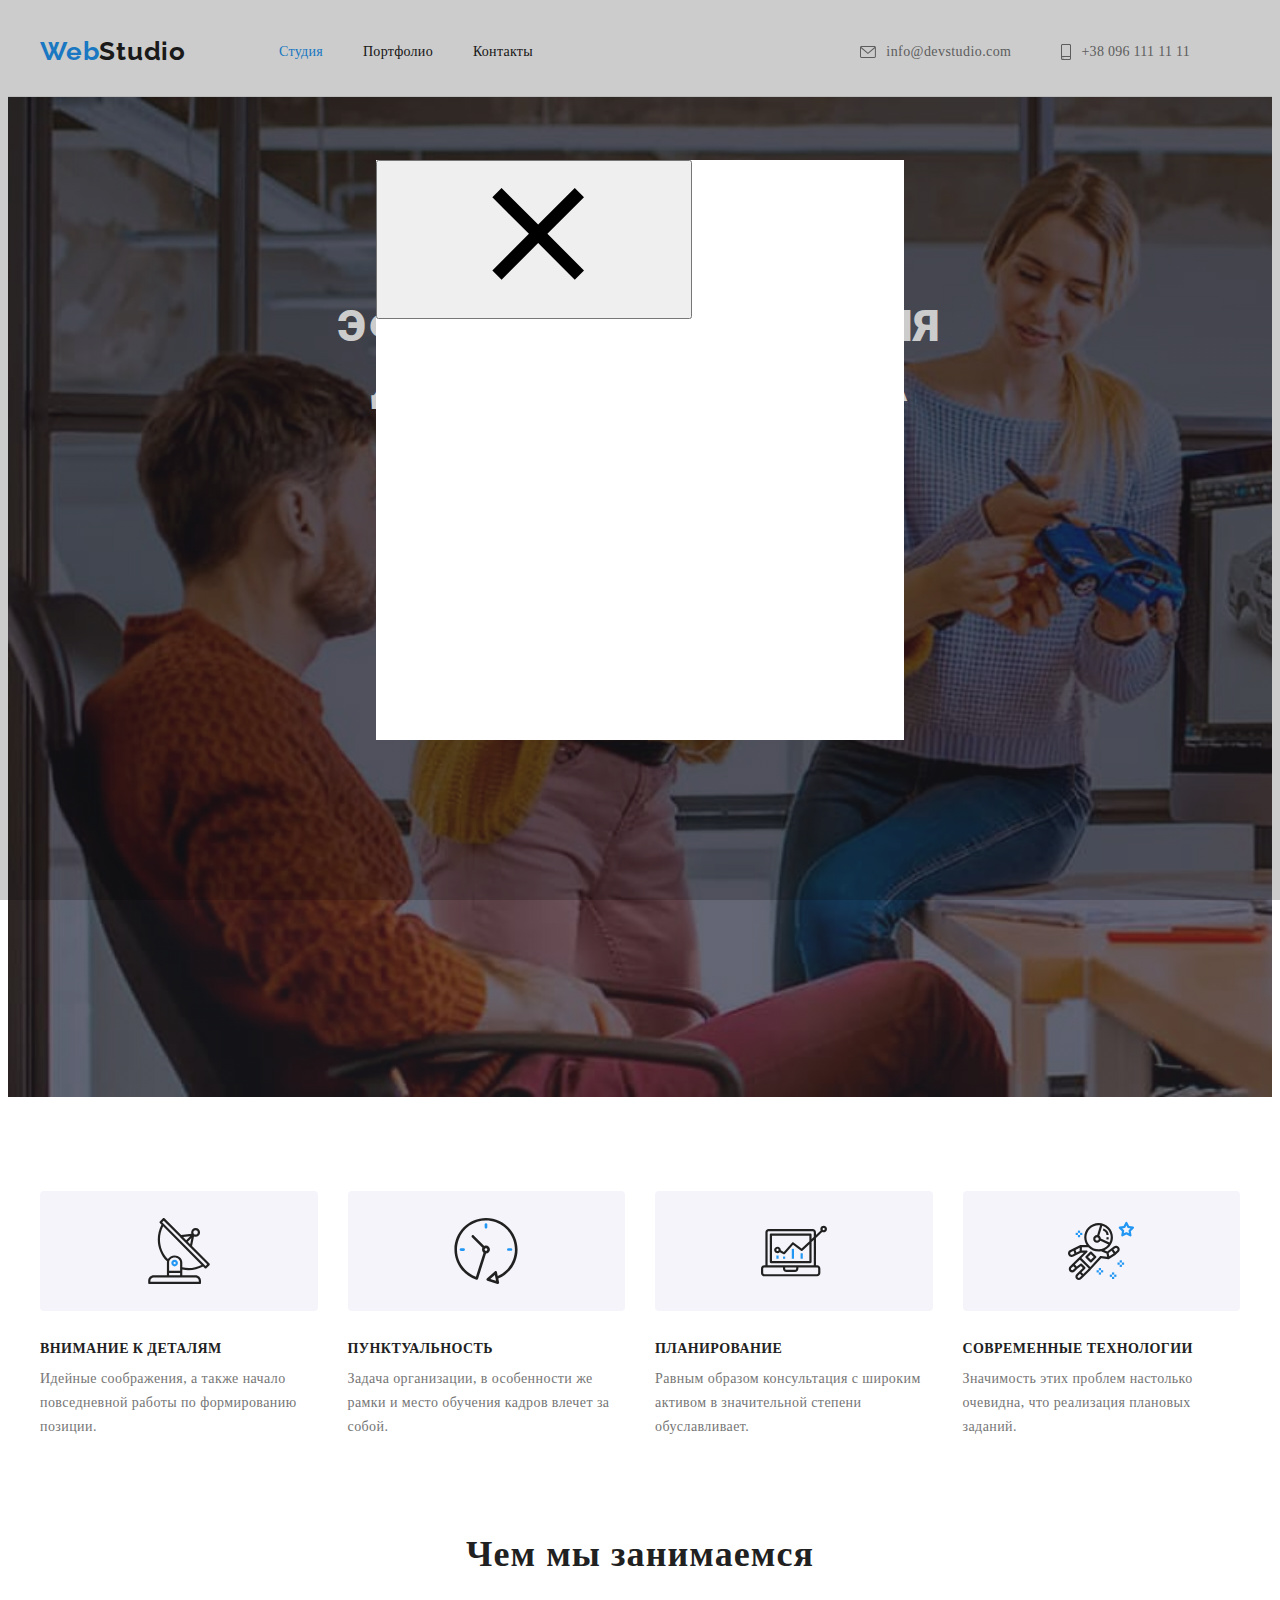
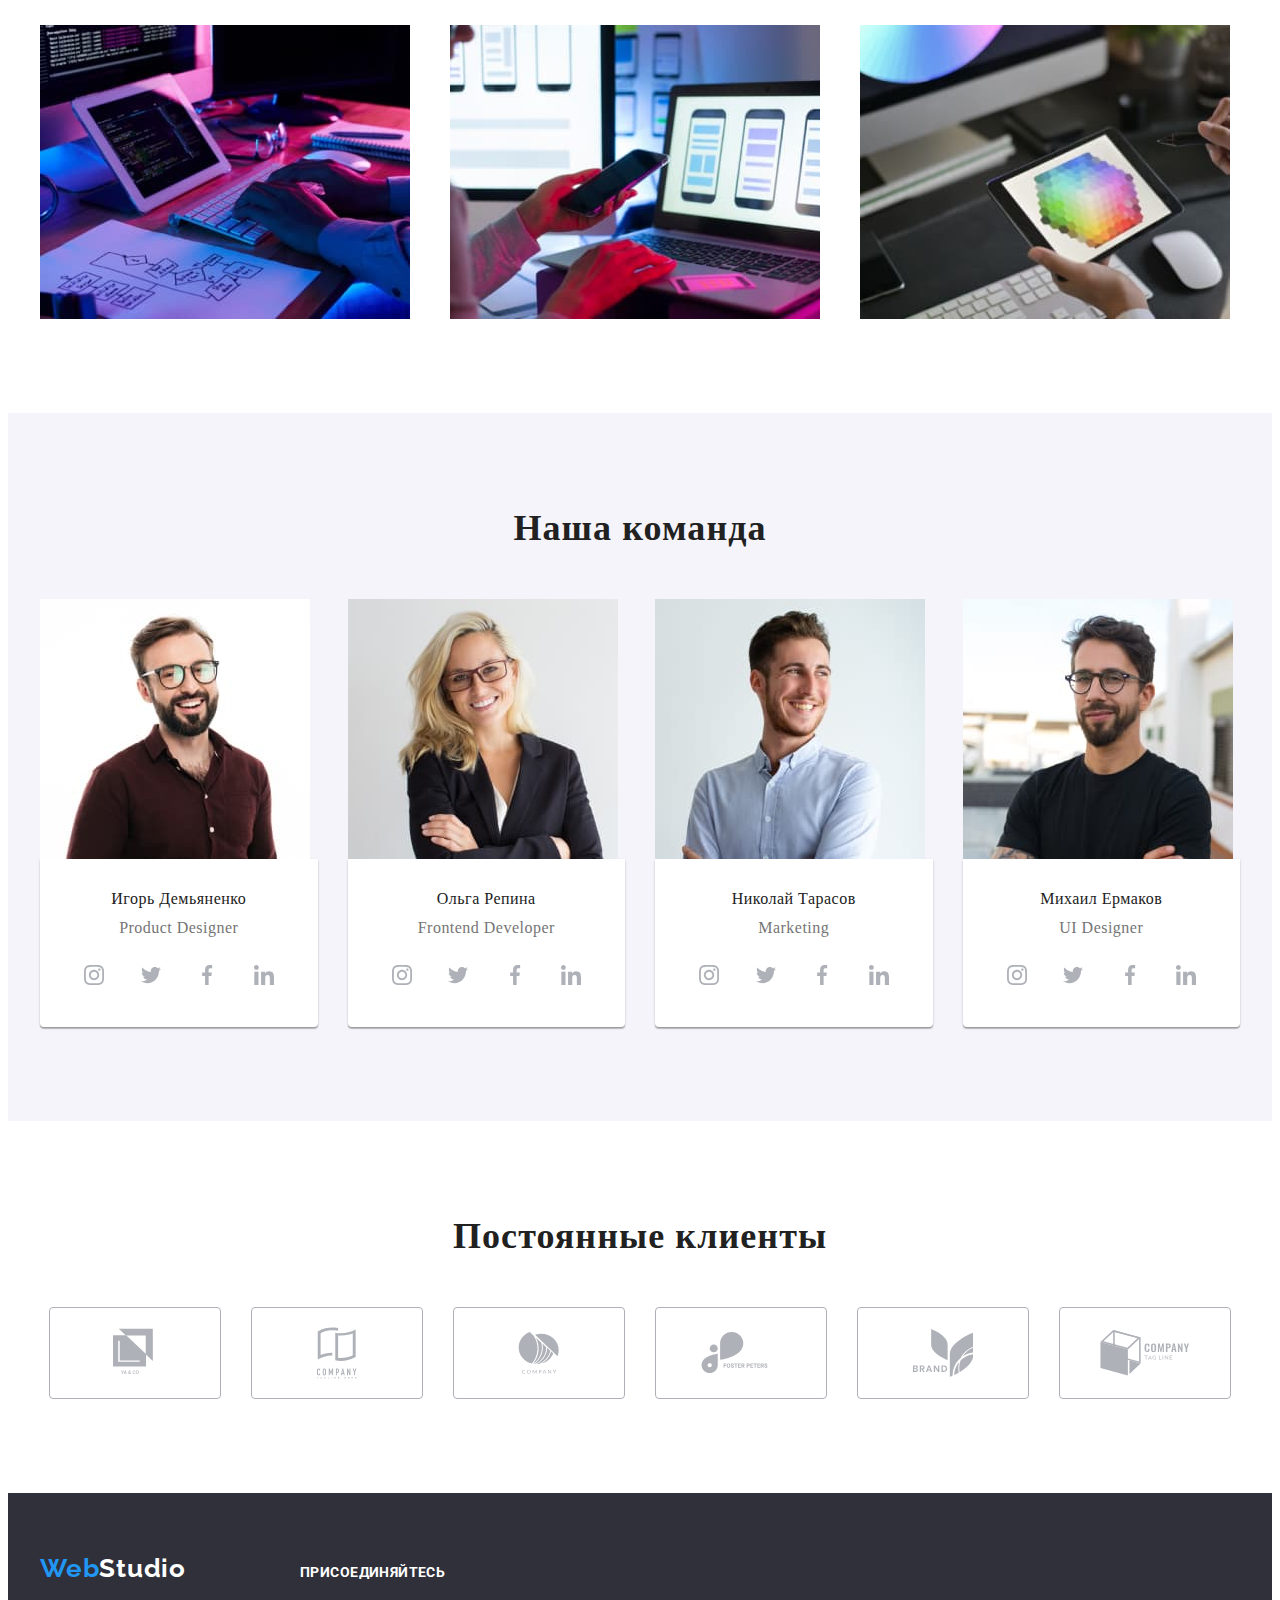
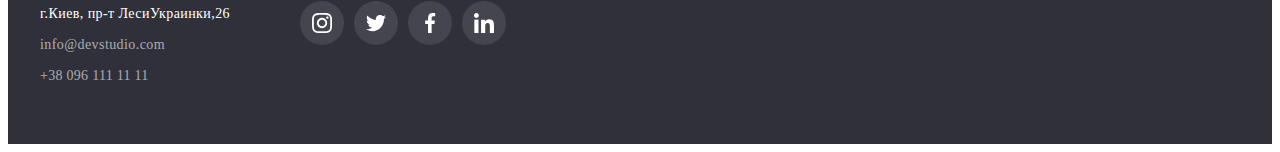
==== index.html @ 494fcf0a "goit-markup-hw-05" ====
<!DOCTYPE html>
<html lang="ru">

<head>
    <meta charset="UTF-8">
    <meta http-equiv="X-UA-Compatible" content="IE=edge">
    <meta name="viewport" content="width=device-width, initial-scale=1.0">
    <title>Студия</title>
    <link rel="stylesheet" href="https://cdnjs.cloudflare.com/ajax/libs/modern-normalize/1.0.0/modern-normalize.min.css"
        integrity="sha512-ISS7cAi1PEhQ8jnbJpJZMd29NlhNj4AWYyLOSp2CE/CsHxTCu+r+t0D2yoJudVrd0/8fTVPUVDzY5Tvli75u/g=="
        crossorigin="anonymous" />
    <link rel="preconnect" href="https://fonts.gstatic.com">
    <link
        href="https://fonts.googleapis.com/css2?family=Raleway:wght@700&family=Roboto:wght@400;500;700;900&display=swap"
        rel="stylesheet">
    <link rel="stylesheet" href="https://cdnjs.cloudflare.com/ajax/libs/animate.css/4.1.1/animate.min.css" />
    <link rel="stylesheet" href="css/styles.css">
</head>

<body>
    <!-- Шапка сайта -->
    <header class="header">
        <div class="container">
            <nav class="navigation">
                <a class="logo-header link animate__bounceOut" href="" lang="en"><span
                        class="logo-link">Web</span>Studio</a>
                <ul class="navigation-list list">
                    <li class="navigation-item">
                        <a class="navigation-link link current" href="index.html">Студия</a>
                    </li>
                    <li class="navigation-item">
                        <a class="navigation-link link" href="portfolio.html">Портфолио</a>
                    </li>
                    <li class="navigation-item">
                        <a class="navigation-link link" href="">Контакты</a>
                    </li>
                </ul>
            </nav>
            <ul class="contact-list list">
                <li class="contact-item">
                    <a class="contact-header link" href="meilto:info@devstudio.com" lang="en">
                        <svg class="contact-icon" width="16" height="12">
                            <use href="./images/sprite.svg#icon-envelope"></use>
                        </svg>info@devstudio.com
                    </a>
                </li>
                <li class="contact-item">
                    <a class="tel-header link" href="tel:+380961111111">
                        <svg class="contact-icon" width="10" height="16">
                            <use href="./images/sprite.svg#icon-smartphone"></use>
                        </svg>+38 096 111 11 11
                    </a>
                </li>
            </ul>
        </div>
    </header>

    <!--Основная часть-->
    <main>

        <!-- section hero-->
        <section class="hero">
            <div class="container">
                <h1 class="hero-title"> Эффективные решения <br> для вашего бизнеса </h1>
                <button class="modal-btm" type="button">Заказать услугу</button>
            </div>
        </section>

        <!-- section features-->
        <section class="features">
            <div class="container">
                <h2 class="visually-hidden">Особенности</h2>
                <ul class="features-list list">
                    <li class="features-item">
                        <div class="features-list-icon">
                            <svg class="features-icon" width="66" height="70">
                                <use href="./images/sprite.svg#icon-antenna"></use>
                            </svg>
                        </div>
                        <h3 class="features-list-title">Внимание к деталям</h3>
                        <p class="features-list-description">Идейные соображения, а также начало повседневной
                            работы по
                            формированию позиции.
                        </p>
                    </li>
                    <li class="features-item">
                        <div class="features-list-icon">
                            <svg class="features-icon" width="66" height="70">
                                <use href="./images/sprite.svg#icon-clock"></use>
                            </svg>
                        </div>
                        <h3 class="features-list-title">Пунктуальность</h3>
                        <p class="features-list-description">Задача организации, в особенности же рамки и место обучения
                            кадров влечет за собой.
                        </p>
                    </li>
                    <li class="features-item">
                        <div class="features-list-icon">
                            <svg class="features-icon" width="66" height="70">
                                <use href="./images/sprite.svg#icon-diagram"></use>
                            </svg>
                        </div>
                        <h3 class="features-list-title">Планирование</h3>
                        <p class="features-list-description">Равным образом консультация с широким активом в
                            значительной
                            степени обуславливает.
                        </p>
                    </li>
                    <li class="features-item">
                        <div class="features-list-icon">
                            <svg class="features-icon" width="66" height="70">
                                <use href="./images/sprite.svg#icon-astronaut"></use>
                            </svg>
                        </div>
                        <h3 class="features-list-title">Современные технологии</h3>
                        <p class="features-list-description">Значимость этих проблем настолько очевидна, что реализация
                            плановых заданий.
                        </p>
                    </li>
                </ul>
            </div>
        </section>

        <!-- section about-->
        <section class="about">
            <div class="container">
                <h2 class="title">Чем мы занимаемся</h2>
                <ul class="about-list list">
                    <li class="about-item">
                        <img class="about-img" src="./images/about/about-1.jpg" alt="построение логики" width="370"
                            height="294">
                    </li>
                    <li class="about-item">
                        <img class="about-img" src="./images/about/about-2.jpg" alt="разработка приложений" width="370"
                            height="294">
                    </li>
                    <li class="about-item">
                        <img class="about-img" src="./images/about/about-3.jpg" alt="оформление" width="370"
                            height="294">
                    </li>
                </ul>
            </div>
        </section>

        <!-- section team-->
        <section class="team">
            <div class="container">
                <h2 class="title">Наша команда</h2>
                <ul class="team-list list">
                    <li class="team-item">
                        <img class="team-ing" src="./images/team/igor.jpg" alt="фото Игоря" width="270" height="260">
                        <div class="team-list-content-wrapper">
                            <h3 class="team-list-title">Игорь Демьяненко</h3>
                            <p class="team-list-position" lang="en">Product Designer</p>
                            <ul class="social-list list">
                                <li class="social-list-item">
                                    <a href="" class="social-list-link link">
                                        <svg class="social-list-icon">
                                            <use href="./images/sprite.svg#icon-instagram"></use>
                                        </svg>
                                    </a>
                                </li>
                                <li class="social-list-item">
                                    <a href="" class="social-list-link link">
                                        <svg class="social-list-icon">
                                            <use href="./images/sprite.svg#icon-twitter"></use>
                                        </svg>
                                    </a>
                                </li>
                                <li class="social-list-item">
                                    <a href="" class="social-list-link link">
                                        <svg class="social-list-icon">
                                            <use href="./images/sprite.svg#icon-facebook"></use>
                                        </svg>
                                    </a>
                                </li>
                                <li class="social-list-item">
                                    <a href="" class="social-list-link link">
                                        <svg class="social-list-icon">
                                            <use href="./images/sprite.svg#icon-linkedin"></use>
                                        </svg>
                                    </a>
                                </li>
                            </ul>
                        </div>
                    </li>
                    <li class="team-item">
                        <img class="team-ing" src="./images/team/olga.jpg" alt="фото Ольги" width="270" height="260">
                        <div class="team-list-content-wrapper">
                            <h3 class="team-list-title">Ольга Репина</h3>
                            <p class="team-list-position" lang="en">Frontend Developer</p>
                            <ul class="social-list list">
                                <li class="social-list-item">
                                    <a href="" class="social-list-link link">
                                        <svg class="social-list-icon">
                                            <use href="./images/sprite.svg#icon-instagram"></use>
                                        </svg>
                                    </a>
                                </li>
                                <li class="social-list-item">
                                    <a href="" class="social-list-link link">
                                        <svg class="social-list-icon">
                                            <use href="./images/sprite.svg#icon-twitter"></use>
                                        </svg>
                                    </a>
                                </li>
                                <li class="social-list-item">
                                    <a href="" class="social-list-link link">
                                        <svg class="social-list-icon">
                                            <use href="./images/sprite.svg#icon-facebook"></use>
                                        </svg>
                                    </a>
                                </li>
                                <li class="social-list-item">
                                    <a href="" class="social-list-link link">
                                        <svg class="social-list-icon">
                                            <use href="./images/sprite.svg#icon-linkedin"></use>
                                        </svg>
                                    </a>
                                </li>
                            </ul>
                        </div>
                    </li>
                    <li class="team-item">
                        <img class="team-ing" src="./images/team/nick.jpg" alt="фото Николая" width="270" height="260">
                        <div class="team-list-content-wrapper">
                            <h3 class="team-list-title">Николай Тарасов</h3>
                            <p class="team-list-position" lang="en">Marketing</p>
                            <ul class="social-list list">
                                <li class="social-list-item">
                                    <a href="" class="social-list-link link">
                                        <svg class="social-list-icon">
                                            <use href="./images/sprite.svg#icon-instagram"></use>
                                        </svg>
                                    </a>
                                </li>
                                <li class="social-list-item">
                                    <a href="" class="social-list-link link">
                                        <svg class="social-list-icon">
                                            <use href="./images/sprite.svg#icon-twitter"></use>
                                        </svg>
                                    </a>
                                </li>
                                <li class="social-list-item">
                                    <a href="" class="social-list-link link">
                                        <svg class="social-list-icon">
                                            <use href="./images/sprite.svg#icon-facebook"></use>
                                        </svg>
                                    </a>
                                </li>
                                <li class="social-list-item">
                                    <a href="" class="social-list-link link">
                                        <svg class="social-list-icon">
                                            <use href="./images/sprite.svg#icon-linkedin"></use>
                                        </svg>
                                    </a>
                                </li>
                            </ul>
                        </div>

                    </li>
                    <li class="team-item">
                        <img class="team-ing" src="./images/team/michael.jpg" alt="фото Михаила" width="270"
                            height="260">
                        <div class="team-list-content-wrapper">
                            <h3 class="team-list-title">Михаил Ермаков</h3>
                            <p class="team-list-position" lang="en">UI Designer</p>
                            <ul class="social-list list">
                                <li class="social-list-item">
                                    <a href="" class="social-list-link link">
                                        <svg class="social-list-icon">
                                            <use href="./images/sprite.svg#icon-instagram"></use>
                                        </svg>
                                    </a>
                                </li>
                                <li class="social-list-item">
                                    <a href="" class="social-list-link link">
                                        <svg class="social-list-icon">
                                            <use href="./images/sprite.svg#icon-twitter"></use>
                                        </svg>
                                    </a>
                                </li>
                                <li class="social-list-item">
                                    <a href="" class="social-list-link link">
                                        <svg class="social-list-icon">
                                            <use href="./images/sprite.svg#icon-facebook"></use>
                                        </svg>
                                    </a>
                                </li>
                                <li class="social-list-item">
                                    <a href="" class="social-list-link link">
                                        <svg class="social-list-icon">
                                            <use href="./images/sprite.svg#icon-linkedin"></use>
                                        </svg>
                                    </a>
                                </li>
                            </ul>
                        </div>
                    </li>
                </ul>
            </div>
        </section>
    </main>

    <!-- customers-->
    <section class="customers">
        <div class="container">
            <h2 class="title">Постоянные клиенты</h2>
            <ul class="customers-list list">
                <li class="customers-item">
                    <div class="customers-list-icon">
                        <a href="" class="customers-list-link link">
                            <svg class="customers-icon" width="44" height="50">
                                <use href="./images/sprite.svg#icon-logo-1"></use>
                            </svg>
                        </a>
                    </div>
                </li>
                <li class="customers-item">
                    <div class="customers-list-icon">
                        <a href="" class="customers-list-link link">
                            <svg class="customers-icon" width="40" height="52">
                                <use href="./images/sprite.svg#icon-logo-2"></use>
                            </svg>
                        </a>
                    </div>
                </li>
                <li class="customers-item">
                    <div class="customers-list-icon">
                        <a href="" class="customers-list-link link">
                            <svg class="customers-icon" width="42" height="42">
                                <use href="./images/sprite.svg#icon-logo-3"></use>
                            </svg>
                        </a>
                    </div>
                </li>
                <li class="customers-item">
                    <div class="customers-list-icon">
                        <a href="" class="customers-list-link link">
                            <svg class="customers-icon" width="80" height="42">
                                <use href="./images/sprite.svg#icon-logo-4"></use>
                            </svg>
                        </a>
                    </div>
                </li>
                <li class="customers-item">
                    <div class="customers-list-icon">
                        <a href="" class="customers-list-link link">
                            <svg class="customers-icon" width="60" height="48">
                                <use href="./images/sprite.svg#icon-logo-5"></use>
                            </svg>
                        </a>
                    </div>
                </li>
                <li class="customers-item">
                    <div class="customers-list-icon">
                        <a href="" class="customers-list-link link">
                            <svg class="customers-icon" width="90" height="46">
                                <use href="./images/sprite.svg#icon-logo-6"></use>
                            </svg>
                        </a>
                    </div>
                </li>
            </ul>
        </div>
    </section>

    <!-- Футер-->
    <footer class="footer">
        <div class="container-footer container">
            <div class="container-footer-address">
                <a class="logo-footer link" href="" lang="en"><span class="logo-link">Web</span>Studio</a>
                <address class="address">
                    <ul class="list">
                        <li class="address-item">
                            <a class="address-link link" href="https://goo.gl/maps/hJvZycfBBgBAG4h58" target="blank"
                                rel="noopener noreferrer">г.Киев,
                                пр-т ЛесиУкраинки,26</a>
                        </li>
                        <li class="address-item">
                            <a class="contact-footer link" href="meilto:info@devstudio.com"
                                lang="en">info@devstudio.com</a>
                        </li>
                        <li class="address-item">
                            <a class="tel-footer link" href="tel:+380961111111">+38 096 111 11 11</a>
                        </li>
                    </ul>
                </address>
            </div>
            <div class="container-footer-icon">
                <p class="footer-social-item">Присоединяйтесь</p>
                <ul class="footer-social-list list">
                    <li class="footer-social-list-item">
                        <a href="" class="footer-social-list-link link">
                            <svg class="footer-social-list-icon">
                                <use href="./images/sprite.svg#icon-instagram"></use>
                            </svg>
                        </a>
                    </li>
                    <li class="footer-social-list-item">
                        <a href="" class="footer-social-list-link link">
                            <svg class="footer-social-list-icon">
                                <use href="./images/sprite.svg#icon-twitter"></use>
                            </svg>
                        </a>
                    </li>
                    <li class="footer-social-list-item">
                        <a href="" class="footer-social-list-link link">
                            <svg class="footer-social-list-icon">
                                <use href="./images/sprite.svg#icon-facebook"></use>
                            </svg>
                        </a>
                    </li>
                    <li class="footer-social-list-item">
                        <a href="" class="footer-social-list-link link">
                            <svg class="footer-social-list-icon">
                                <use href="./images/sprite.svg#icon-linkedin"></use>
                            </svg>
                        </a>
                    </li>
                </ul>
            </div>
        </div>
    </footer>

    <div class="backdrop">
        <div class="modal">
            <button type="button" class="modal-close-btn">
                <svg class="">
                    <use href="./images/sprite.svg#icon-close-button"></use>
                </svg>
            </button>
        </div>

    </div>
</body>

</html>
---- css/styles.css ----
/*============COMPONENTS===========*/

:root {
    --main-font: "Roboto", sans-serif;
    --secondary-font: "Raleway", sans-serif;
    --primary-text-color: #212121;
    --primary-contact-color:  #757575;
    --secondary-contact-color:  rgba(255, 255, 255, 0.6);
    --background-body-color: #E5E5E5;
    --background-team-color: #F5F4FA;
    --background-dark-color: #2F303A;
    --primary-color: #FFFFFF;
    --accent-color:  #2196F3;
    --border-color:  #EEEEEE;
    --social-icon-color: #AFB1B8;
    --background-footer-icon-color: rgba(255, 255, 255, 0.1);
    --background-overlay-color: rgba(33, 150, 243, 0.9);
    --section-pb: 94px;
    --section-pt: 94px;
    --background-viewport-color: rgba(0, 0, 0, 0.2);
}

.body {
    font-family: var(--main-font);
    background: var(--background-body-color);
}

h1,
h2,
h3,
h4,
h5,
h6,
p {
    margin: 0;
}

ul,
ol {
    margin: 0;
    padding: 0;
}

img {
    display: block;
    max-width: 100%;
    height: auto;
}

.link {
    text-decoration: none;
}

.list {
    list-style: none;
}

.address {
font-style: normal;
}

.visually-hidden {
    position: absolute !important;
    clip: rect(1px 1px 1px 1px); /* IE6, IE7 */
    clip: rect(1px, 1px, 1px, 1px);
    padding: 0 !important;
    border: 0 !important;
    height: 1px !important;
    width: 1px !important;
    overflow: hidden;
}

.container {
    width: 1200px;
    margin: 0 auto;
    padding-left: 15px;
    padding-right: 15px;
}

.social-list {
    display: flex;
    align-items: center;
    justify-content: space-between;
}

.social-list-link {
    display: flex;
    justify-content: center;
    align-items: center;
    width: 44px;
    height: 44px;
    border-radius: 50%;
    background-color: var(--primary-color);
    cursor: pointer;
    transition: background-color 250ms cubic-bezier(0.4, 0, 0.2, 1);
}

.social-list-icon {
    width: 20px;
    height: 20px;
    cursor: pointer;
    fill: var(--social-icon-color);
    transition: fill 250ms cubic-bezier(0.4, 0, 0.2, 1);
}

.social-list-link:hover,
.social-list-link:focus {
    background-color: var(--accent-color);
}

.social-list-link:hover .social-list-icon,
.social-list-link:focus .social-list-icon {
    fill: var(--primary-color);
}

/*===========HEADER===========*/
.header {
    border-bottom: 1px solid #ECECEC;
}

.header .container {
    display: flex;
    align-items: center;
}

.navigation {
    display: flex;
    align-items: center;
}

.navigation-list {
    display: flex;
    align-items: center;
}

.contact-list {
    display: flex;
    align-items: center;
}

.logo-header:hover,
.logo-header:focus,
.navigation-link:hover,
.navigation-link:focus, 
.contact-header:hover,
.contact-header:focus,
.tel-header:hover,
.tel-header:focus {
    color: var(--accent-color);
    cursor: pointer;
}

.contact-header:hover .contact-icon,
.contact-header:focus .contact-icon,
.tel-header:hover .contact-icon,
.tel-header:focus .contact-icon {
    fill: var(--accent-color);
}

/*========= logo ==========*/
.logo-header {
    font-family: var(--secondary-font);
    font-weight: 700;
    font-size: 26px;
    line-height: 1.19;
    letter-spacing: 0.03em;
    color: var(--primary-text-color);
    margin-right: 93px;
    padding-top: 24px;
    padding-bottom: 25px;
    /* transition: color 250ms cubic-bezier(0.4, 0, 0.2, 1); */
    animation-duration: 1000ms; 
}

.logo-link {
    font-family: var(--secondary-font);
    font-weight: 700;
    font-size: 26px;
    line-height: 1.19;
    letter-spacing: 0.03em;
    color: var(--accent-color);
}

/*========== navigation ===========*/
.navigation-link {
    display: block;
    font-weight: 500;
    font-size: 14px;
    line-height: 1.14;
    letter-spacing: 0.02em;
    color: var(--primary-text-color);
    padding-top: 32px;
    padding-bottom: 32px;
    transition: color 250ms cubic-bezier(0.4, 0, 0.2, 1);
}

.navigation-link.current {
    color: var(--accent-color);
}

.navigation-item:not(:last-child) {
    margin-right: 40px;
}

/*=========== contact-list =========*/
.contact-list {
    margin-left: auto;
}

.contact-item {
    margin-right: 50px;
}

.contact-icon {
    fill: var(--primary-contact-color);
    margin-right: 10px;
}

.contact-header {
    display: flex;
    align-items: center;
    font-weight: 500;
    font-size: 14px;
    line-height: 1.71;
    letter-spacing: 0.03em;
    color: var(--primary-contact-color);
    cursor: pointer;
    padding-top: 32px;
    padding-bottom: 32px;
    transition: color 250ms cubic-bezier(0.4, 0, 0.2, 1);
}

.tel-header {
    display: flex;
    align-items: center;
    font-weight: 500;
    font-size: 14px;
    line-height: 1.14;
    letter-spacing: 0.02em;
    color: var(--primary-contact-color);
    cursor: pointer;
    padding-top: 32px;
    padding-bottom: 32px;
    transition: color 250ms cubic-bezier(0.4, 0, 0.2, 1);
}

/*==========MAIN===========*/
/*================ section hero ===============*/

.hero {
    max-width: 1600px;
    height: 600px;
    margin: 0 auto;
    padding-top: 200px;
    padding-bottom: 200px;
    text-align: center;
    background-color: var(--background-dark-color);
    background-image: linear-gradient( 
    rgba(47, 48, 58, 0.4),
    rgba(47, 48, 58, 0.4) 
    ), 
    url("../images/hero/bg.jpg");
    background-repeat: no-repeat;
    background-size: cover;
}

.hero-title {
    font-family: var(--main-font);
    font-weight: 900;
    font-size: 44px;
    line-height: 1.36;
    letter-spacing: 0.06em;
    color: var(--primary-color);
    margin-bottom: 30px;
    text-transform: uppercase;
}

/*=========== button =========*/
.modal-btm {
    font-weight: 700;
    font-size: 16px;
    line-height: 1.36;
    align-items: center;
    letter-spacing: 0.06em;
    background-color: var(--accent-color);
    color: var(--primary-color);
    cursor: pointer;
    min-width: 200px;
    padding: 10px 32px;
    border-radius: 4px;
    box-shadow: 0px 4px 4px rgba(0, 0, 0, 0.15);
    border-style: none;
    display: inline-block;
    transition: background-color 250ms cubic-bezier(0.4, 0, 0.2, 1);
}

/*========= section features ==========*/
.features {
    padding-top: var(--section-pt);
    padding-bottom: var(--section-pb);
}

.features-list {
    display: flex;
    margin-left: -30px;
    margin-top: -30px;
}
.features-item {
    flex-basis: calc(100% / 4 - 30px);
    margin-left: 30px;
    margin-top: 30px;
}

.features-list-icon {
    display: flex;
    justify-content: center;
    align-items: center;
    height: 120px;
    border-radius: 4px;
    margin-bottom: 30px;
    background-color: var(--background-team-color); 
}


.features-list-title {
    font-weight: 700;
    font-size: 14px;
    line-height: 1.14;
    letter-spacing: 0.03em;
    text-transform: uppercase;
    color: var(--primary-text-color);
    margin-bottom: 10px;

}
.features-list-description {
    font-weight: normal;
    font-size: 14px;
    line-height: 1.71;
    letter-spacing: 0.03em;
    color: var(--primary-contact-color);
}

/*========== section about ==========*/

.about {
    padding-bottom: var(--section-pb);
}

.about .title {
    margin-bottom: 50px;
}

.title {
    font-weight: 700;
    font-size: 36px;
    line-height: 1.17;
    text-align: center;
    letter-spacing: 0.03em;
    color: var(--primary-text-color);
}

.about-list {
    display: flex;
    margin-left: -30px;
    margin-top: -30px;
}

.about-item {
    flex-basis: calc(100% / 3 - 30px);
    margin-left: 30px;
    margin-top: 30px;
}

/*========= section team =========*/

.team {
    background-color: var(--background-team-color); 
    padding-top: var(--section-pt);
    padding-bottom: var(--section-pb);
}

.team .title {
    margin-bottom: 50px;
}

.team-list {
    display: flex;
    margin-left: -30px;
    margin-top: -30px;
}

.team-item {
    flex-basis: calc(100% / 4 - 30px);
    margin-left: 30px;
    margin-top: 30px;
}

.team-list-content-wrapper {
    padding: 30px 32px;
    text-align: center;
    background: var(--primary-color);
    box-shadow: 0px 1px 3px rgba(0, 0, 0, 0.12), 0px 1px 1px rgba(0, 0, 0, 0.14), 0px 2px 1px rgba(0, 0, 0, 0.2);
    border-radius: 0px 0px 4px 4px;
}

.team-list-title {
    font-weight: 500;
    font-size: 16px;
    line-height: 1.19;
    letter-spacing: 0.03em;
    color: var(--primary-text-color);
    margin-bottom: 10px;
}

.team-list-position{
    font-weight: 400;
    font-size: 16px;
    line-height: 1.19;
    letter-spacing: 0.03em;
    color: var(--primary-contact-color);
    margin-bottom: 16px;
}

/*============customers===========*/ 

.customers {
    padding-top: var(--section-pt);
    padding-bottom: var(--section-pb);
}

.customers .title {
    margin-bottom: 50px;
}

.customers-list {
    display: flex;
    align-items: center;
    justify-content: center;   
    margin-left: -30px;
    margin-top: -30px;
}

.customers-item {
    display: flex;   
    margin-left: 30px;
    margin-top: 30px;
}

.customers-list-link {
    display: flex;
    justify-content: center;
    align-items: center;
    width: 170px;
    height: 90px;
    border-radius: 4px;
    border: 1px solid var(--social-icon-color);
    fill: var(--social-icon-color);
    cursor: pointer;
    transition: border 250ms cubic-bezier(0.4, 0, 0.2, 1) fill 250ms cubic-bezier(0.4, 0, 0.2, 1);
}

.customers-list-link:hover,
.customers-list-link:focus {
    border: 1px solid var(--accent-color);
}

.customers-list-link:hover .customers-icon,
.customers-list-link:focus .customers-icon {
    fill: var(--accent-color);
}

/*============FOOTER===========*/
.footer {
    background-color: var(--background-dark-color);
    padding-top: 60px;
    padding-bottom: 60px;
}

.logo-footer:hover,
.logo-footer:focus,
.contact-footer:hover,
.contact-footer:focus, 
.tel-footer:hover,
.tel-footer:focus {
    color: var(--accent-color);
    cursor: pointer;
}

.container-footer {
    display: flex;
    align-items: baseline;
}

.container-footer-address {
    display: block;
    margin-right: 70px;
}

.footer-social-item {
    font-family: Roboto;
    font-weight: 700;
    font-size: 14px;
    line-height: 1.14;
    letter-spacing: 0.03em;
    text-transform: uppercase;
    color: var(--primary-color);
    margin-top: 12px;
    margin-bottom: 20px;
}

.footer-social-list {
    display: flex;
    align-items: center;
    justify-content: space-between;
}

.footer-social-list-item:not(:last-child) {
    margin-right: 10px;
}   

.footer-social-list-link {
    display: flex;
    justify-content: center;
    align-items: center;
    width: 44px;
    height: 44px;
    border-radius: 50%;
    background-color: var(--background-footer-icon-color);
    cursor: pointer;
    transition: color 250ms cubic-bezier(0.4, 0, 0.2, 1);
}

.footer-social-list-icon {
    width: 20px;
    height: 20px;
    cursor: pointer;
    fill: var(--primary-color);
}

.footer-social-list-link:hover,
.footer-social-list-link:focus {
    background-color: var(--accent-color);
}

/*====== logo =======*/
.logo-footer {
    font-family: var(--secondary-font);
    font-weight: 700;
    font-size: 26px;
    line-height: 1.19;
    letter-spacing: 0.03em;
    color: var(--primary-color);
    display: inline-block;
    margin-bottom: 20px;
    transition: color 250ms cubic-bezier(0.4, 0, 0.2, 1);
}

/*====== address =======*/
.address-item {
    margin-bottom: 9px;
}

.address-item:last-child {
    margin-bottom: 0;
}

.address-link {
    font-weight: 400;
    font-size: 14px;
    line-height: 1.46;
    letter-spacing: 0.03em;
    color:var(--primary-color);
    transition: color 250ms cubic-bezier(0.4, 0, 0.2, 1);
}

.address-link:hover,
.address-link:focus {
    color: var(--accent-color);
    cursor: pointer;
}

/*====== contact =======*/
.contact-footer {
    font-weight: normal;    
    font-size: 14px;
    line-height: 1.71;
    letter-spacing: 0.03em;
    color: var(--secondary-contact-color);
}

/*====== tel =======*/
.tel-footer {
    font-weight: normal;
    font-size: 14px;
    line-height: 1.14;
    letter-spacing: 0.02em;
    color: var(--secondary-contact-color);
    cursor: pointer;
    transition: color 250ms cubic-bezier(0.4, 0, 0.2, 1);
}

/*======================= portfolio ============================*/
/*===== section portfolio=====*/

.portfolio {
    padding-top: var(--section-pt);
    padding-bottom: var(--section-pb); 
}

.filter-list {
    display: flex;
    margin-bottom: 50px;
    justify-content: center;
}

.filter-item:not(:last-child) {
    margin-right: 8px;
}   

.filter-btm {
    font-weight: 500;
    font-size: 16px;
    line-height: 1.63;
    text-align: center;
    letter-spacing: 0.03em;
    background-color: var(--background-team-color);
    color: var(--primary-text-color);
    padding: 10px 32px;
    border: 1px solid var(--social-icon-color);
    border-radius: 4px;
    border-style: none;
}

.filter-btm:hover,
.filter-btm:focus {
    color: var(--primary-color);
    background-color: var(--accent-color);
    box-shadow: 0px 3px 1px rgba(0, 0, 0, 0.1), 0px 1px 2px rgba(0, 0, 0, 0.08),
    0px 2px 2px rgba(0, 0, 0, 0.12);
    border: 1px solid var(--accent-color);
    outline: none;
    cursor: pointer;
}

.first-filter-btm {
    background-color: var(--accent-color);
    color: var(--primary-color);
}

/*===== projects =======*/

.projects-list {
    display: flex;
    flex-wrap: wrap;
    margin-left: -30px;
    margin-top: -30px;
}

.projects-item {
    flex-basis: calc(100% / 3 - 30px);
    margin-left: 30px;
    margin-top: 30px;
}

.projects-link {
    display: block;
}

.projects-link:hover,
.projects-link:focus {
    box-shadow: 0px 1px 1px rgba(0, 0, 0, 0.12), 0px 4px 4px rgba(0, 0, 0, 0.06), 1px 4px 6px rgba(0, 0, 0, 0.16);
    outline: none;
}

.projects-list-wrapper {
    position: relative;
    overflow: hidden;
}

.overlay {
    position: absolute;
    top: 0; 
    left: 0;
    background-color: var(--background-overlay-color);
    color: var(--primary-color);
    padding: 63px 24px;
    font-weight: 400;
    font-size: 18px;
    line-height: 1.56;
    height: 100%;
    transform: translateY(100%) ;
    transition: transform 250ms cubic-bezier(0.4, 0, 0.2, 1); 
}

.projects-link:hover .overlay,
.projects-link:focus .overlay {
    transform: translateY(0%);
    transition: transform 250ms cubic-bezier(0.4, 0, 0.2, 1);
}


.projects-list-content-wrapper {
    padding: 24px 20px;
    background: var(--primary-color);
    border: 1px solid var(--border-color);
    cursor: pointer;
}

.projects-title {
    font-weight: 700;
    font-size: 18px;
    line-height: 2;
    letter-spacing: 0.06em;
    background-color: var(--primary-color);
    color: var(--primary-text-color);
    margin-bottom: 4px;
    font-family: var(--main-font);
}

.projects-description {
    font-weight: 400;
    font-size: 16px;
    line-height: 1.87;
    letter-spacing: 0.03em;
    color: var(--primary-contact-color);
}

.backdrop {
    position: fixed;
    top: 0;
    left: 0;
    width: 100vw;
    height: 100vh;
    background: var(--background-viewport-color);
}
.modal {
    position: absolute;
    top: 50%;
    left: 50%;
    transform: translate(-50%, -50%) ;
    width: 528px;
    height: 580px;
    background-color: var(--primary-color);

}

.modal-close-btn
position: absolute;
width: 30px;
height: 30px;
left: 1026px;
top: 229px;

background: #FFFFFF;
border: 1px solid rgba(0, 0, 0, 0.1);
box-sizing: border-box;
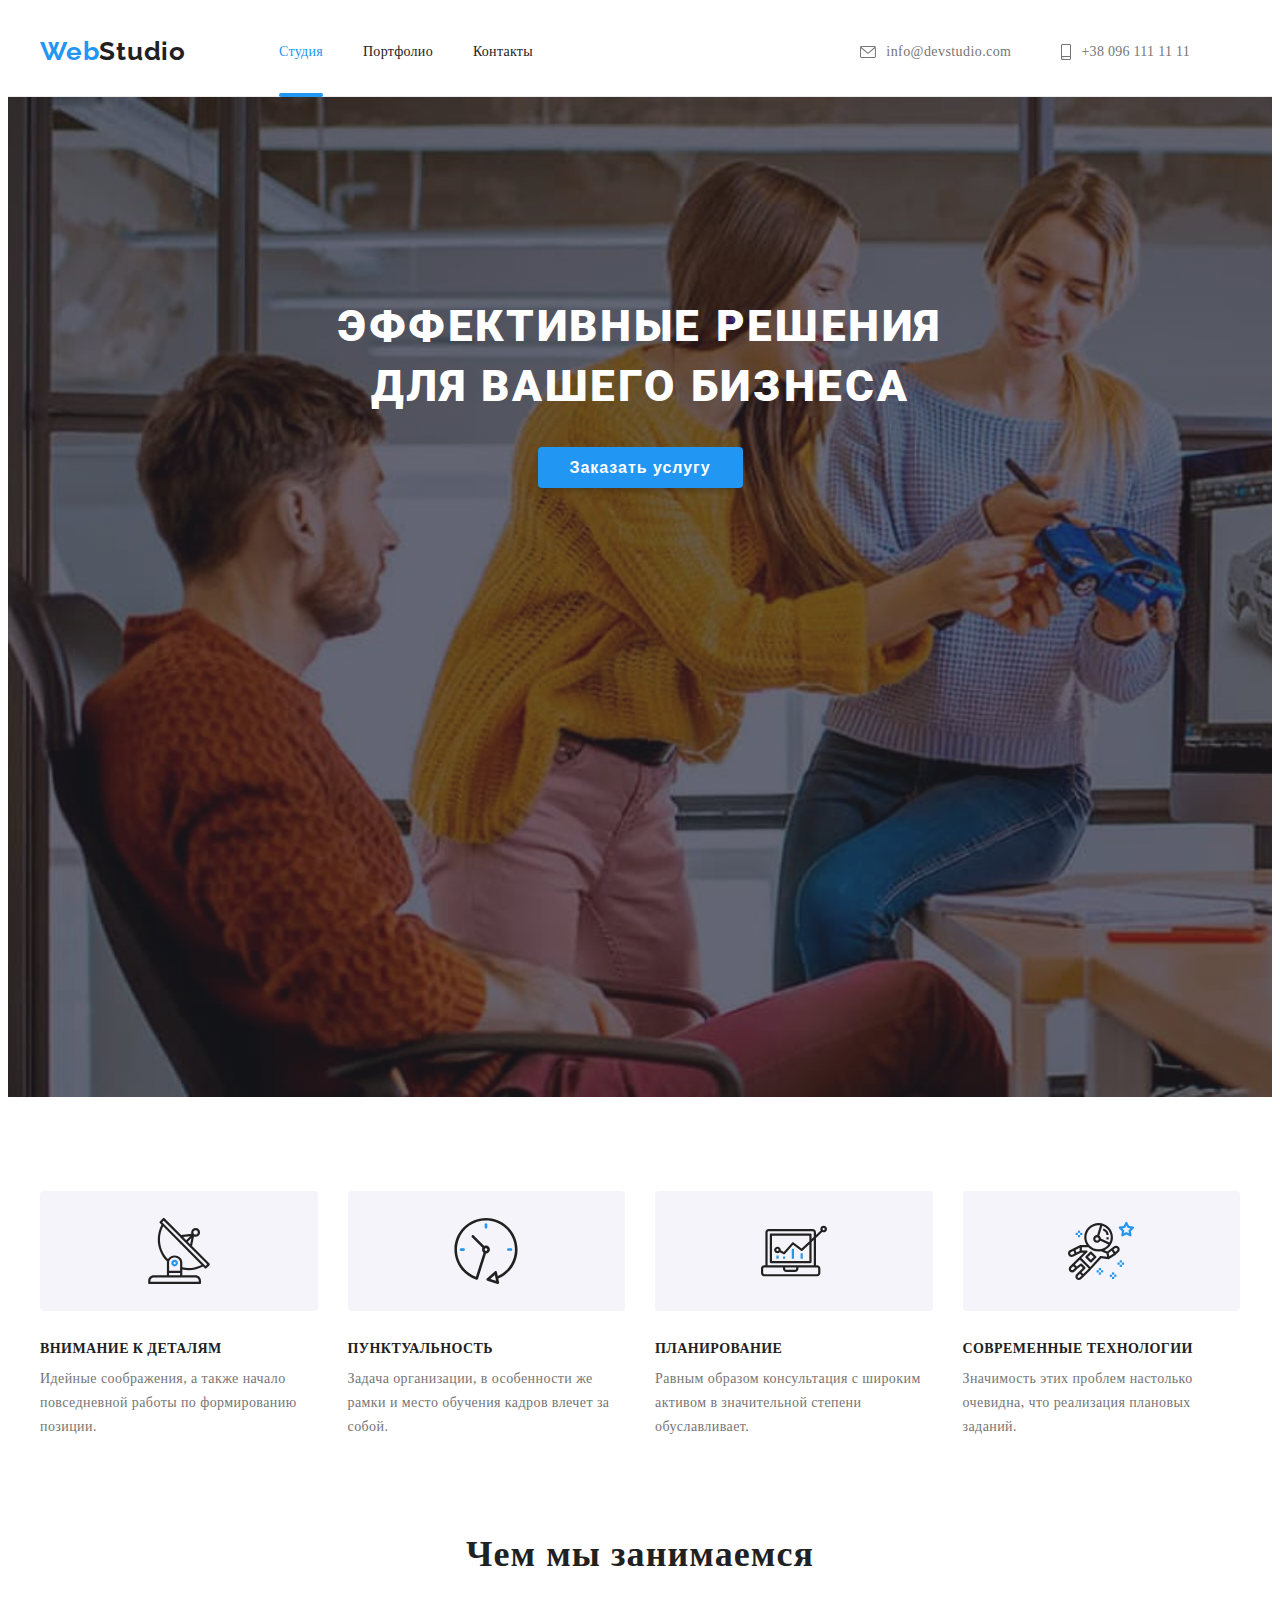
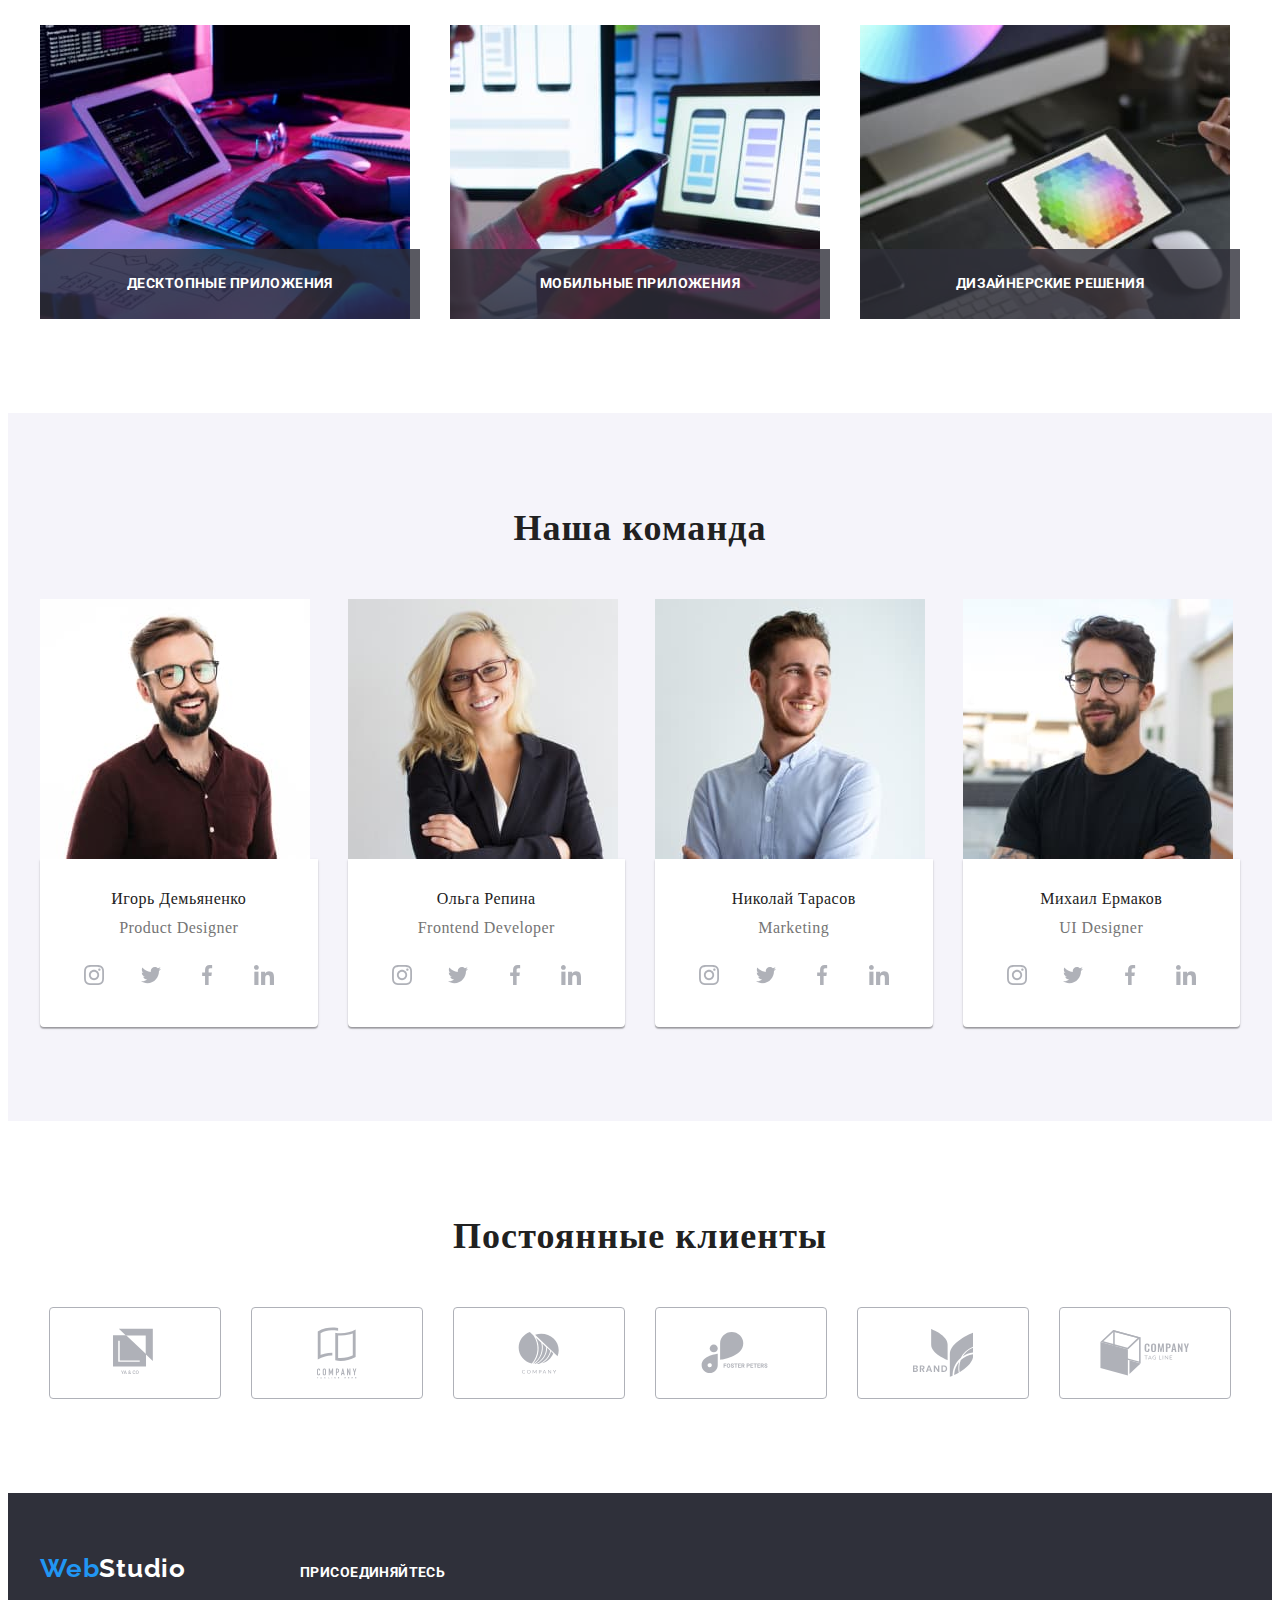
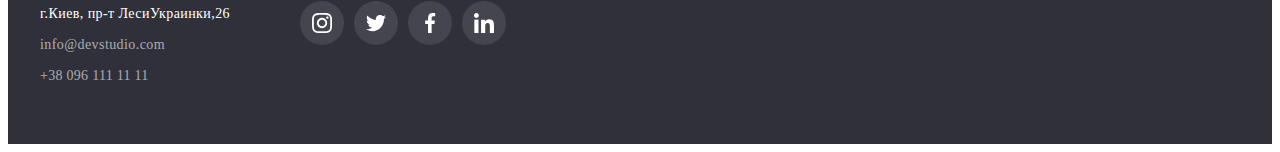
==== commit d1f82e3b: "корректировка стилей" ====
--- a/index.html
+++ b/index.html
@@ -62,7 +62,7 @@
         <section class="hero">
             <div class="container">
                 <h1 class="hero-title"> Эффективные решения <br> для вашего бизнеса </h1>
-                <button class="modal-btm" type="button">Заказать услугу</button>
+                <button class="modal-btm" type="button" data-modal-open>Заказать услугу</button>
             </div>
         </section>
 
@@ -129,14 +129,23 @@
                     <li class="about-item">
                         <img class="about-img" src="./images/about/about-1.jpg" alt="построение логики" width="370"
                             height="294">
+                        <div class="about-item-description-wrapper">
+                            <p class="about-item-description">Десктопные приложения</p>
+                        </div>
                     </li>
                     <li class="about-item">
                         <img class="about-img" src="./images/about/about-2.jpg" alt="разработка приложений" width="370"
                             height="294">
+                        <div class="about-item-description-wrapper">
+                            <p class="about-item-description">Мобильные приложения</p>
+                        </div>
                     </li>
                     <li class="about-item">
                         <img class="about-img" src="./images/about/about-3.jpg" alt="оформление" width="370"
                             height="294">
+                        <div class="about-item-description-wrapper">
+                            <p class="about-item-description">Дизайнерские решения</p>
+                        </div>
                     </li>
                 </ul>
             </div>
@@ -423,16 +432,18 @@
         </div>
     </footer>
 
-    <div class="backdrop">
+    <!-- Модальное окно-->
+    <div class="backdrop is-hidden" data-modal>
         <div class="modal">
-            <button type="button" class="modal-close-btn">
-                <svg class="">
+            <button type="button" class="modal-close-btn" data-modal-close>
+                <svg class="modal-close-btn-icon" width="18" height="18">
                     <use href="./images/sprite.svg#icon-close-button"></use>
                 </svg>
             </button>
         </div>
 
     </div>
+    <script src="js/modal.js"></script>
 </body>
 
 </html>--- a/css/styles.css
+++ b/css/styles.css
@@ -18,6 +18,7 @@
     --section-pb: 94px;
     --section-pt: 94px;
     --background-viewport-color: rgba(0, 0, 0, 0.2);
+    --background-item-description-wrapper: rgba(47, 48, 58, 0.8);
 }
 
 .body {
@@ -121,6 +122,7 @@
 .header .container {
     display: flex;
     align-items: center;
+    justify-content: space-between;
 }
 
 .navigation {
@@ -168,7 +170,7 @@
     margin-right: 93px;
     padding-top: 24px;
     padding-bottom: 25px;
-    /* transition: color 250ms cubic-bezier(0.4, 0, 0.2, 1); */
+    transition: color 250ms cubic-bezier(0.4, 0, 0.2, 1);
     animation-duration: 1000ms; 
 }
 
@@ -198,8 +200,22 @@
     color: var(--accent-color);
 }
 
+.navigation-item {
+    position: relative;
+}
 .navigation-item:not(:last-child) {
     margin-right: 40px;
+}
+
+.current::after { 
+    content: "";
+    position: absolute;
+    left: 0;
+    bottom: -5px;
+    width: 100%;
+    height: 4px;
+    background-color: var(--accent-color);
+    border-radius: 2px;
 }
 
 /*=========== contact-list =========*/
@@ -366,9 +382,27 @@
 }
 
 .about-item {
+    position: relative;
     flex-basis: calc(100% / 3 - 30px);
     margin-left: 30px;
     margin-top: 30px;
+}
+
+.about-item-description {
+    position: absolute;
+    font-family: Roboto;
+    font-weight: 700;
+    width: 100%;
+    font-size: 14px;
+    line-height: 1.14;
+    text-align: center;
+    letter-spacing: 0.03em;
+    text-transform: uppercase;
+    margin-top: -70px;
+    padding-top: 27px;
+    padding-bottom: 27px;
+    color: var(--primary-color);
+    background: var(--background-item-description-wrapper);
 }
 
 /*========= section team =========*/
@@ -456,7 +490,11 @@
     border: 1px solid var(--social-icon-color);
     fill: var(--social-icon-color);
     cursor: pointer;
-    transition: border 250ms cubic-bezier(0.4, 0, 0.2, 1) fill 250ms cubic-bezier(0.4, 0, 0.2, 1);
+    transition: border-color 250ms cubic-bezier(0.4, 0, 0.2, 1);
+}
+
+.customers-icon {
+    transition: fill 250ms cubic-bezier(0.4, 0, 0.2, 1);
 }
 
 .customers-list-link:hover,
@@ -527,14 +565,15 @@
     border-radius: 50%;
     background-color: var(--background-footer-icon-color);
     cursor: pointer;
-    transition: color 250ms cubic-bezier(0.4, 0, 0.2, 1);
+    transition: background-color 250ms cubic-bezier(0.4, 0, 0.2, 1);
 }
 
 .footer-social-list-icon {
-    width: 20px;
+    width: 20px;                                                                                                   
     height: 20px;
     cursor: pointer;
     fill: var(--primary-color);
+    transition: fill 250ms cubic-bezier(0.4, 0, 0.2, 1);
 }
 
 .footer-social-list-link:hover,
@@ -586,6 +625,7 @@
     line-height: 1.71;
     letter-spacing: 0.03em;
     color: var(--secondary-contact-color);
+    transition: color 250ms cubic-bezier(0.4, 0, 0.2, 1);
 }
 
 /*====== tel =======*/
@@ -725,6 +765,8 @@
     color: var(--primary-contact-color);
 }
 
+/*===== Модальное окно =======*/
+
 .backdrop {
     position: fixed;
     top: 0;
@@ -732,7 +774,9 @@
     width: 100vw;
     height: 100vh;
     background: var(--background-viewport-color);
-}
+    transition: opacity 250ms cubic-bezier(0.4, 0, 0.2, 1), visibility 250ms cubic-bezier(0.4, 0, 0.2, 1);
+}
+
 .modal {
     position: absolute;
     top: 50%;
@@ -741,16 +785,34 @@
     width: 528px;
     height: 580px;
     background-color: var(--primary-color);
-
-}
-
-.modal-close-btn
-position: absolute;
-width: 30px;
-height: 30px;
-left: 1026px;
-top: 229px;
-
-background: #FFFFFF;
-border: 1px solid rgba(0, 0, 0, 0.1);
-box-sizing: border-box;
+    box-shadow: 0px 1px 3px rgba(0, 0, 0, 0.12), 0px 1px 1px rgba(0, 0, 0, 0.14), 0px 2px 1px rgba(0, 0, 0, 0.2);
+    border-radius: 4px;
+}
+
+.modal-close-btn {
+    position: absolute;
+    top: 8px;
+    right: 8px;
+    width: 30px;
+    height: 30px;
+    background: var(--primary-color);
+    border: 1px solid rgba(0, 0, 0, 0.1);
+    border-radius: 50%;
+    cursor: pointer;
+}
+
+.modal-close-btn-icon {
+    transition: fill 250ms cubic-bezier(0.4, 0, 0.2, 1);
+}
+
+.modal-close-btn:hover .modal-close-btn-icon,
+.modal-close-btn:focus .modal-close-btn-icon {
+    fill: var(--accent-color);
+}
+
+
+.is-hidden {
+    opacity: 0;
+    visibility: hidden;
+    pointer-events: none;
+}
